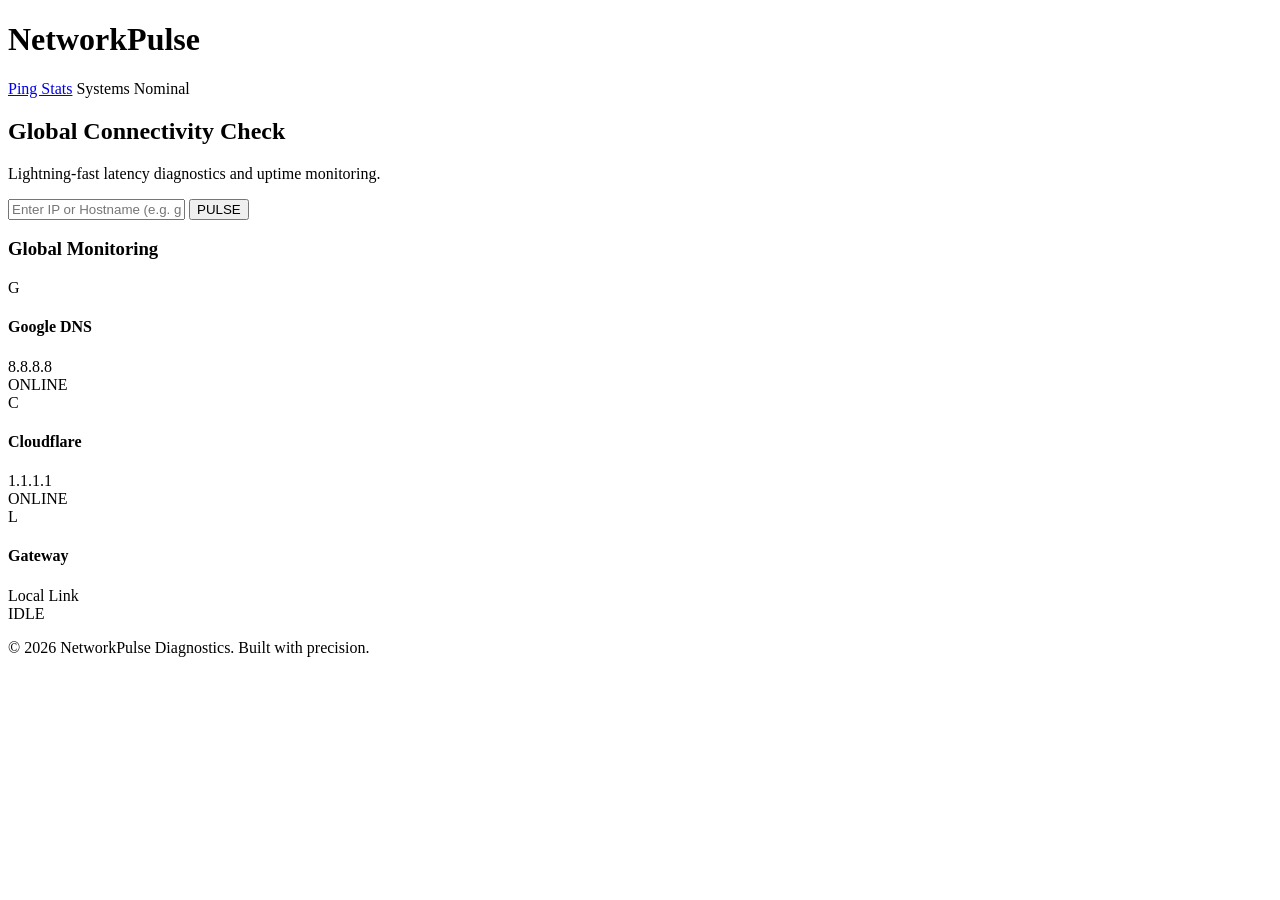
==== public/index.html @ 637a85e4 "Add hosted landing page" ====
<!DOCTYPE html>
<html lang="en">
<head>
    <meta charset="UTF-8">
    <meta name="viewport" content="width=device-width, initial-scale=1.0">
    <title>Network Pulse | Premium Network Diagnostics</title>
    <meta name="description" content="A beautiful and powerful network ping utility to monitor host availability and latency.">
    <link rel="stylesheet" href="index.css">
    <link rel="preconnect" href="https://fonts.googleapis.com">
    <link rel="preconnect" href="https://fonts.gstatic.com" crossorigin>
    <link href="https://fonts.googleapis.com/css2?family=Outfit:wght@300;400;600;800&display=swap" rel="stylesheet">
</head>
<body class="dark-theme">
    <div id="app">
        <header>
            <div class="logo">
                <span class="dot"></span>
                <h1>NetworkPulse</h1>
            </div>
            <nav>
                <a class="nav-link" href="stats.html">Ping Stats</a>
                <span class="status-badge" id="app-status">Systems Nominal</span>
            </nav>
        </header>

        <main>
            <section id="hero">
                <h2 class="animate-up">Global Connectivity Check</h2>
                <p class="subtitle animate-up delay-1">Lightning-fast latency diagnostics and uptime monitoring.</p>
                
                <div class="search-container animate-up delay-2">
                    <input type="text" id="target-input" placeholder="Enter IP or Hostname (e.g. google.com)" autocomplete="off">
                    <button id="ping-btn" class="pulse-btn">
                        <span>PULSE</span>
                        <div class="glow"></div>
                    </button>
                </div>
            </section>

            <section id="results-section">
                <div id="active-pings" class="results-grid">
                    <!-- Results will be injected here -->
                </div>
            </section>

            <section id="global-stats">
                <h3>Global Monitoring</h3>
                <div class="stats-grid">
                    <div class="stat-card" id="google-stat">
                        <div class="stat-header">
                            <span class="icon">G</span>
                            <h4>Google DNS</h4>
                        </div>
                        <div class="stat-value">8.8.8.8</div>
                        <div class="stat-indicator online">ONLINE</div>
                    </div>
                    <div class="stat-card" id="cloudflare-stat">
                        <div class="stat-header">
                            <span class="icon">C</span>
                            <h4>Cloudflare</h4>
                        </div>
                        <div class="stat-value">1.1.1.1</div>
                        <div class="stat-indicator online">ONLINE</div>
                    </div>
                    <div class="stat-card" id="local-stat">
                        <div class="stat-header">
                            <span class="icon">L</span>
                            <h4>Gateway</h4>
                        </div>
                        <div class="stat-value">Local Link</div>
                        <div class="stat-indicator unknown">IDLE</div>
                    </div>
                </div>
            </section>
        </main>

        <footer>
            <p>&copy; 2026 NetworkPulse Diagnostics. Built with precision.</p>
        </footer>
    </div>

    <script src="app.js"></script>
</body>
</html>
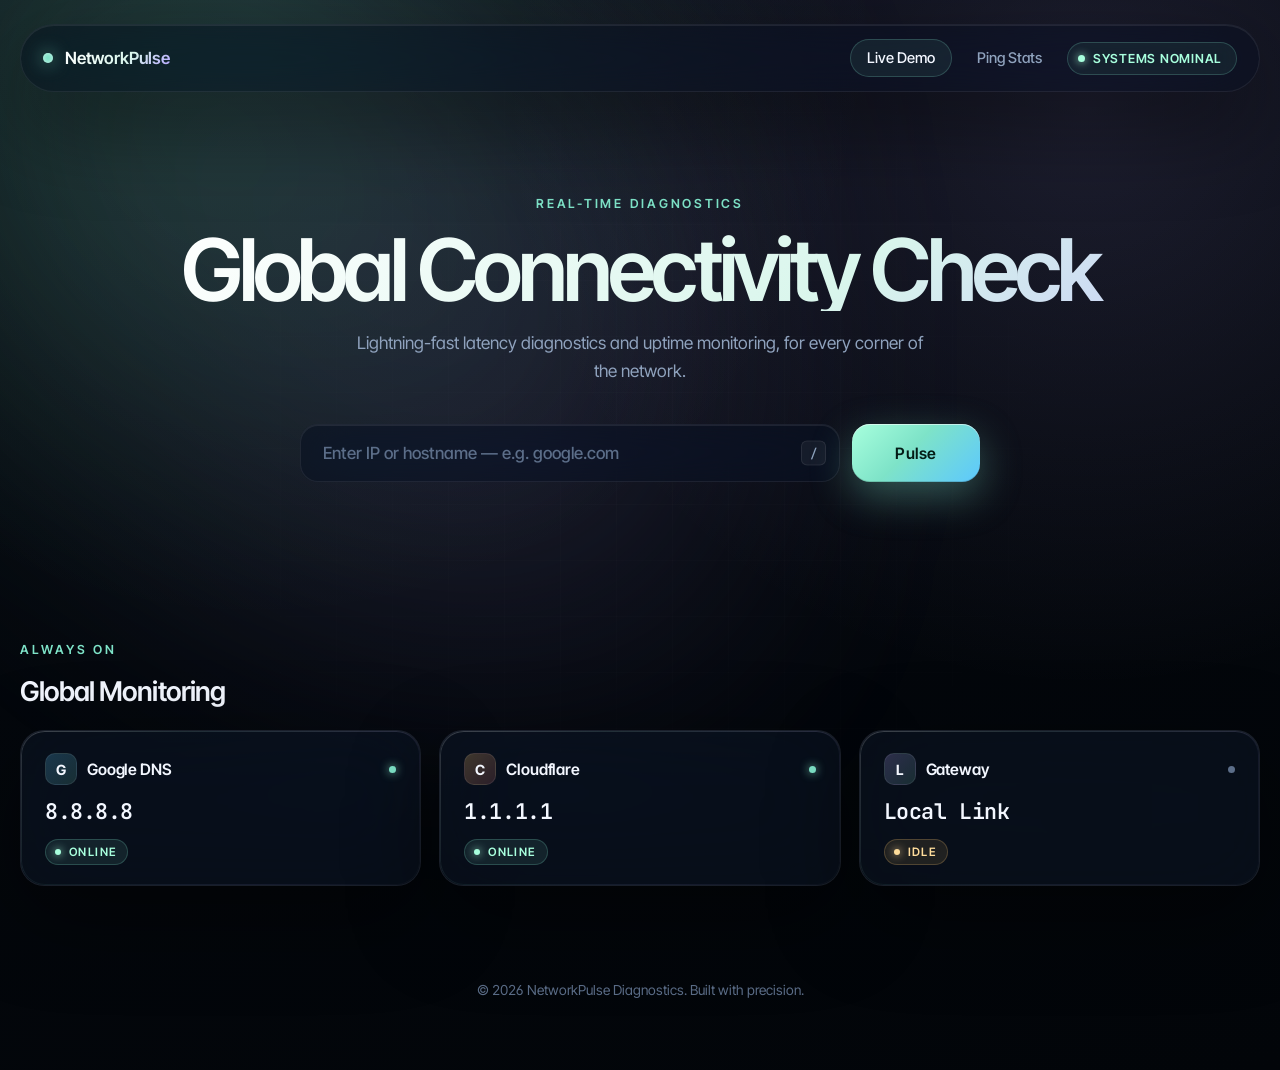
==== commit 3752a435: "Update Firebase config, email templates, and IP checks" ====
--- a/public/index.html
+++ b/public/index.html
@@ -8,31 +8,39 @@
     <link rel="stylesheet" href="index.css">
     <link rel="preconnect" href="https://fonts.googleapis.com">
     <link rel="preconnect" href="https://fonts.gstatic.com" crossorigin>
-    <link href="https://fonts.googleapis.com/css2?family=Outfit:wght@300;400;600;800&display=swap" rel="stylesheet">
+    <link href="https://fonts.googleapis.com/css2?family=Inter+Tight:wght@300;400;500;600;700&family=JetBrains+Mono:wght@400;500&display=swap" rel="stylesheet">
 </head>
 <body class="dark-theme">
     <div id="app">
-        <header>
-            <div class="logo">
+        <header class="topbar">
+            <a class="logo" href="index.html" aria-label="NetworkPulse home">
                 <span class="dot"></span>
                 <h1>NetworkPulse</h1>
-            </div>
-            <nav>
+            </a>
+            <nav aria-label="Primary">
+                <a class="nav-link" href="index.html" aria-current="page">Live Demo</a>
                 <a class="nav-link" href="stats.html">Ping Stats</a>
-                <span class="status-badge" id="app-status">Systems Nominal</span>
+                <span class="status-badge" id="app-status">
+                    <span class="status-dot"></span>
+                    <span class="status-label">Systems Nominal</span>
+                </span>
             </nav>
         </header>
 
         <main>
             <section id="hero">
-                <h2 class="animate-up">Global Connectivity Check</h2>
-                <p class="subtitle animate-up delay-1">Lightning-fast latency diagnostics and uptime monitoring.</p>
-                
-                <div class="search-container animate-up delay-2">
-                    <input type="text" id="target-input" placeholder="Enter IP or Hostname (e.g. google.com)" autocomplete="off">
-                    <button id="ping-btn" class="pulse-btn">
-                        <span>PULSE</span>
-                        <div class="glow"></div>
+                <p class="eyebrow animate-up">Real-time diagnostics</p>
+                <h2 class="animate-up delay-1">Global Connectivity Check</h2>
+                <p class="subtitle animate-up delay-2">Lightning-fast latency diagnostics and uptime monitoring, for every corner of the network.</p>
+
+                <div class="search-container animate-up delay-3">
+                    <div class="input-wrap">
+                        <input type="text" id="target-input" placeholder="Enter IP or hostname — e.g. google.com" autocomplete="off" spellcheck="false">
+                        <kbd class="kbd-hint" aria-hidden="true">/</kbd>
+                    </div>
+                    <button id="ping-btn" class="pulse-btn" type="button">
+                        <span class="btn-label">Pulse</span>
+                        <span class="btn-glow" aria-hidden="true"></span>
                     </button>
                 </div>
             </section>
@@ -44,31 +52,43 @@
             </section>
 
             <section id="global-stats">
-                <h3>Global Monitoring</h3>
+                <div class="section-head">
+                    <p class="eyebrow">Always on</p>
+                    <h3>Global Monitoring</h3>
+                </div>
                 <div class="stats-grid">
                     <div class="stat-card" id="google-stat">
                         <div class="stat-header">
-                            <span class="icon">G</span>
+                            <span class="icon" data-icon="google">G</span>
                             <h4>Google DNS</h4>
+                            <span class="live-dot" aria-hidden="true"></span>
                         </div>
                         <div class="stat-value">8.8.8.8</div>
-                        <div class="stat-indicator online">ONLINE</div>
+                        <div class="stat-indicator online">
+                            <span class="pip"></span>Online
+                        </div>
                     </div>
                     <div class="stat-card" id="cloudflare-stat">
                         <div class="stat-header">
-                            <span class="icon">C</span>
+                            <span class="icon" data-icon="cloudflare">C</span>
                             <h4>Cloudflare</h4>
+                            <span class="live-dot" aria-hidden="true"></span>
                         </div>
                         <div class="stat-value">1.1.1.1</div>
-                        <div class="stat-indicator online">ONLINE</div>
+                        <div class="stat-indicator online">
+                            <span class="pip"></span>Online
+                        </div>
                     </div>
                     <div class="stat-card" id="local-stat">
                         <div class="stat-header">
-                            <span class="icon">L</span>
+                            <span class="icon" data-icon="local">L</span>
                             <h4>Gateway</h4>
+                            <span class="live-dot idle" aria-hidden="true"></span>
                         </div>
                         <div class="stat-value">Local Link</div>
-                        <div class="stat-indicator unknown">IDLE</div>
+                        <div class="stat-indicator unknown">
+                            <span class="pip"></span>Idle
+                        </div>
                     </div>
                 </div>
             </section>
--- a/public/index.css
+++ b/public/index.css
@@ -0,0 +1,743 @@
+:root {
+    --bg-color: #05090f;
+    --bg-deep: #020509;
+    --panel-bg: rgba(14, 22, 38, 0.55);
+    --panel-strong: rgba(16, 28, 48, 0.88);
+    --border-color: rgba(255, 255, 255, 0.07);
+    --border-bright: rgba(255, 255, 255, 0.14);
+    --highlight: #7ee3c8;
+    --highlight-strong: #a8ffdd;
+    --accent-lavender: #b5a5ff;
+    --accent-cyan: #5cc8ff;
+    --warning: #ffc96d;
+    --danger: #ff7b7b;
+    --text-primary: #f3f7ff;
+    --text-secondary: #8fa2bd;
+    --text-tertiary: #5c6e89;
+    --shadow: 0 30px 90px rgba(0, 0, 0, 0.45);
+    --shadow-inset: inset 0 1px 0 rgba(255, 255, 255, 0.08);
+    --radius-lg: 40px;
+    --radius-md: 32px;
+    --radius-sm: 24px;
+    --radius-xs: 18px;
+    --spring: cubic-bezier(0.16, 1, 0.3, 1);
+}
+
+* {
+    box-sizing: border-box;
+    margin: 0;
+    padding: 0;
+    font-family: 'Inter Tight', 'Inter', -apple-system, BlinkMacSystemFont, 'Segoe UI', sans-serif;
+    font-feature-settings: "ss01", "cv11", "tnum";
+}
+
+html {
+    -webkit-font-smoothing: antialiased;
+    -moz-osx-font-smoothing: grayscale;
+    text-rendering: optimizeLegibility;
+}
+
+body {
+    min-height: 100vh;
+    color: var(--text-primary);
+    background:
+        radial-gradient(circle at 20% 0%, rgba(126, 227, 200, 0.10), transparent 42%),
+        radial-gradient(circle at 85% 10%, rgba(181, 165, 255, 0.14), transparent 40%),
+        linear-gradient(165deg, var(--bg-color) 0%, var(--bg-deep) 100%);
+    overflow-x: hidden;
+    position: relative;
+}
+
+body::before {
+    content: "";
+    position: fixed;
+    inset: 0;
+    pointer-events: none;
+    z-index: 0;
+    background-image:
+        linear-gradient(rgba(255, 255, 255, 0.014) 1px, transparent 1px),
+        linear-gradient(90deg, rgba(255, 255, 255, 0.014) 1px, transparent 1px);
+    background-size: 56px 56px;
+    mask-image: radial-gradient(circle at center, black, transparent 80%);
+    animation: gridDrift 40s linear infinite;
+}
+
+body::after {
+    content: "";
+    position: fixed;
+    top: -20%;
+    left: -10%;
+    width: 70vw;
+    height: 70vw;
+    pointer-events: none;
+    z-index: 0;
+    background:
+        radial-gradient(circle at 30% 30%, rgba(126, 227, 200, 0.28), transparent 55%),
+        radial-gradient(circle at 70% 60%, rgba(181, 165, 255, 0.24), transparent 60%);
+    filter: blur(120px);
+    opacity: 0.7;
+    animation: auroraDrift 22s ease-in-out infinite alternate;
+}
+
+@keyframes gridDrift {
+    from { background-position: 0 0, 0 0; }
+    to   { background-position: 56px 56px, 56px 56px; }
+}
+
+@keyframes auroraDrift {
+    0%   { transform: translate(0, 0) scale(1); }
+    50%  { transform: translate(8vw, 4vh) scale(1.08); }
+    100% { transform: translate(-4vw, 6vh) scale(0.96); }
+}
+
+/* ---------- App shell ---------- */
+#app {
+    position: relative;
+    z-index: 1;
+    display: flex;
+    flex-direction: column;
+    width: min(1240px, calc(100% - 32px));
+    margin: 0 auto;
+    padding: 24px 0 56px;
+}
+
+/* ---------- Topbar ---------- */
+.topbar {
+    display: flex;
+    justify-content: space-between;
+    align-items: center;
+    gap: 24px;
+    padding: 14px 22px;
+    border: 1px solid var(--border-color);
+    border-radius: 999px;
+    background: rgba(10, 16, 28, 0.55);
+    backdrop-filter: blur(28px) saturate(180%);
+    -webkit-backdrop-filter: blur(28px) saturate(180%);
+    box-shadow: var(--shadow), var(--shadow-inset);
+    animation: rise 0.9s var(--spring) backwards;
+    margin-bottom: 64px;
+}
+
+.logo {
+    display: inline-flex;
+    align-items: center;
+    gap: 12px;
+    text-decoration: none;
+    color: inherit;
+}
+
+.logo h1 {
+    font-size: 1.05rem;
+    font-weight: 600;
+    letter-spacing: -0.01em;
+    background: linear-gradient(135deg, #ffffff 0%, #d9f6ec 60%, #b5a5ff 100%);
+    -webkit-background-clip: text;
+    background-clip: text;
+    color: transparent;
+}
+
+.dot {
+    width: 10px;
+    height: 10px;
+    border-radius: 999px;
+    background: var(--highlight);
+    box-shadow: 0 0 18px rgba(126, 227, 200, 0.8), 0 0 4px rgba(255, 255, 255, 0.6) inset;
+    animation: pulse 2.4s ease-in-out infinite;
+}
+
+@keyframes pulse {
+    0%, 100% { box-shadow: 0 0 18px rgba(126, 227, 200, 0.8), 0 0 4px rgba(255, 255, 255, 0.6) inset; }
+    50%      { box-shadow: 0 0 28px rgba(126, 227, 200, 1),   0 0 4px rgba(255, 255, 255, 0.6) inset; }
+}
+
+nav {
+    display: flex;
+    align-items: center;
+    gap: 8px;
+}
+
+.nav-link {
+    padding: 9px 16px;
+    border-radius: 999px;
+    color: var(--text-secondary);
+    font-size: 0.92rem;
+    font-weight: 500;
+    text-decoration: none;
+    border: 1px solid transparent;
+    transition: background 0.25s var(--spring), color 0.25s var(--spring), border-color 0.25s var(--spring);
+}
+
+.nav-link:hover,
+.nav-link:focus-visible,
+.nav-link[aria-current="page"] {
+    color: var(--text-primary);
+    background: rgba(126, 227, 200, 0.08);
+    border-color: rgba(126, 227, 200, 0.22);
+    outline: none;
+}
+
+.status-badge {
+    display: inline-flex;
+    align-items: center;
+    gap: 8px;
+    padding: 8px 14px 8px 10px;
+    border: 1px solid rgba(126, 227, 200, 0.22);
+    background: rgba(126, 227, 200, 0.08);
+    color: var(--highlight-strong);
+    border-radius: 999px;
+    font-size: 0.78rem;
+    font-weight: 600;
+    letter-spacing: 0.06em;
+    text-transform: uppercase;
+    backdrop-filter: blur(12px);
+}
+
+.status-dot {
+    width: 7px;
+    height: 7px;
+    border-radius: 999px;
+    background: currentColor;
+    box-shadow: 0 0 8px currentColor;
+    animation: pulse 2s ease-in-out infinite;
+}
+
+/* ---------- Hero ---------- */
+#hero {
+    text-align: center;
+    margin-bottom: 72px;
+    padding: 40px 0 16px;
+}
+
+.eyebrow {
+    color: var(--highlight);
+    font-size: 0.78rem;
+    font-weight: 600;
+    letter-spacing: 0.22em;
+    text-transform: uppercase;
+    margin-bottom: 18px;
+}
+
+#hero h2 {
+    font-size: clamp(2.8rem, 7vw, 5.4rem);
+    font-weight: 600;
+    line-height: 0.95;
+    letter-spacing: -0.055em;
+    margin: 0 auto 18px;
+    max-width: 18ch;
+    background: linear-gradient(135deg,
+        #ffffff 0%,
+        #d9f6ec 32%,
+        #b5a5ff 68%,
+        #ffffff 100%);
+    background-size: 220% 220%;
+    -webkit-background-clip: text;
+    background-clip: text;
+    color: transparent;
+    animation: shimmer 12s ease-in-out infinite;
+}
+
+@keyframes shimmer {
+    0%, 100% { background-position: 0% 50%; }
+    50%      { background-position: 100% 50%; }
+}
+
+.subtitle {
+    font-size: 1.08rem;
+    color: var(--text-secondary);
+    margin: 0 auto 40px;
+    max-width: 58ch;
+    line-height: 1.6;
+}
+
+/* ---------- Search ---------- */
+.search-container {
+    position: relative;
+    max-width: 680px;
+    margin: 0 auto;
+    display: flex;
+    gap: 12px;
+}
+
+.input-wrap {
+    position: relative;
+    flex: 1;
+    display: flex;
+    align-items: center;
+}
+
+#target-input {
+    width: 100%;
+    background: rgba(10, 18, 32, 0.55);
+    border: 1px solid var(--border-color);
+    padding: 18px 60px 18px 22px;
+    border-radius: var(--radius-xs);
+    color: var(--text-primary);
+    font-size: 1.05rem;
+    font-weight: 500;
+    outline: none;
+    backdrop-filter: blur(24px) saturate(180%);
+    -webkit-backdrop-filter: blur(24px) saturate(180%);
+    box-shadow: var(--shadow-inset);
+    transition: border-color 0.3s var(--spring), box-shadow 0.3s var(--spring), background 0.3s var(--spring);
+}
+
+#target-input::placeholder {
+    color: var(--text-tertiary);
+}
+
+#target-input:focus {
+    border-color: rgba(126, 227, 200, 0.45);
+    background: rgba(14, 22, 38, 0.75);
+    box-shadow:
+        0 0 0 4px rgba(126, 227, 200, 0.10),
+        0 20px 60px rgba(0, 0, 0, 0.35),
+        var(--shadow-inset);
+}
+
+.kbd-hint {
+    position: absolute;
+    right: 14px;
+    top: 50%;
+    transform: translateY(-50%);
+    font-family: 'JetBrains Mono', 'SF Mono', Consolas, monospace;
+    font-size: 0.78rem;
+    font-weight: 500;
+    padding: 3px 8px;
+    color: var(--text-secondary);
+    background: rgba(255, 255, 255, 0.05);
+    border: 1px solid rgba(255, 255, 255, 0.08);
+    border-radius: 6px;
+    pointer-events: none;
+    transition: opacity 0.25s var(--spring), transform 0.25s var(--spring);
+}
+
+.input-wrap:focus-within .kbd-hint {
+    opacity: 0;
+    transform: translate(6px, -50%);
+}
+
+.pulse-btn {
+    position: relative;
+    overflow: hidden;
+    border: 0;
+    padding: 0 30px;
+    min-width: 128px;
+    border-radius: var(--radius-xs);
+    color: #041c16;
+    font-size: 0.98rem;
+    font-weight: 600;
+    letter-spacing: 0.02em;
+    cursor: pointer;
+    background: linear-gradient(135deg, #a8ffdd 0%, #7ee3c8 45%, #5cc8ff 100%);
+    box-shadow:
+        0 14px 40px rgba(126, 227, 200, 0.35),
+        inset 0 1px 0 rgba(255, 255, 255, 0.55),
+        inset 0 -1px 0 rgba(0, 0, 0, 0.15);
+    transition: transform 0.3s var(--spring), box-shadow 0.3s var(--spring), filter 0.3s var(--spring);
+}
+
+.pulse-btn:hover {
+    transform: translateY(-2px);
+    filter: brightness(1.05);
+    box-shadow:
+        0 20px 60px rgba(126, 227, 200, 0.55),
+        inset 0 1px 0 rgba(255, 255, 255, 0.55),
+        inset 0 -1px 0 rgba(0, 0, 0, 0.15);
+}
+
+.pulse-btn:active {
+    transform: translateY(0);
+}
+
+.btn-label {
+    position: relative;
+    z-index: 2;
+}
+
+.btn-glow {
+    position: absolute;
+    inset: -2px;
+    background: radial-gradient(circle at var(--x, 50%) var(--y, 50%), rgba(255, 255, 255, 0.6) 0%, transparent 45%);
+    opacity: 0;
+    transition: opacity 0.4s var(--spring);
+    pointer-events: none;
+}
+
+.pulse-btn:hover .btn-glow {
+    opacity: 0.5;
+}
+
+.pulse-btn.firing::after {
+    content: "";
+    position: absolute;
+    left: 50%;
+    top: 50%;
+    width: 12px;
+    height: 12px;
+    border-radius: 999px;
+    background: rgba(255, 255, 255, 0.55);
+    transform: translate(-50%, -50%);
+    animation: ripple 0.7s ease-out forwards;
+    pointer-events: none;
+}
+
+@keyframes ripple {
+    to { width: 420px; height: 420px; opacity: 0; }
+}
+
+/* ---------- Shared glass surface ---------- */
+.result-card,
+.stat-card {
+    position: relative;
+    border: 1px solid var(--border-color);
+    background: var(--panel-bg);
+    backdrop-filter: blur(40px) saturate(180%);
+    -webkit-backdrop-filter: blur(40px) saturate(180%);
+    box-shadow: var(--shadow), var(--shadow-inset);
+    transition: transform 0.4s var(--spring), box-shadow 0.4s var(--spring), border-color 0.3s var(--spring);
+}
+
+.result-card::before,
+.stat-card::before {
+    content: "";
+    position: absolute;
+    inset: 0;
+    border-radius: inherit;
+    padding: 1px;
+    background: linear-gradient(135deg,
+        rgba(255, 255, 255, 0.18) 0%,
+        rgba(126, 227, 200, 0.08) 30%,
+        rgba(181, 165, 255, 0.10) 70%,
+        rgba(255, 255, 255, 0.02) 100%);
+    -webkit-mask: linear-gradient(#000 0 0) content-box, linear-gradient(#000 0 0);
+    mask: linear-gradient(#000 0 0) content-box, linear-gradient(#000 0 0);
+    -webkit-mask-composite: xor;
+    mask-composite: exclude;
+    pointer-events: none;
+    opacity: 0.9;
+}
+
+/* ---------- Results ---------- */
+.results-grid {
+    display: grid;
+    grid-template-columns: repeat(auto-fill, minmax(300px, 1fr));
+    gap: 20px;
+    margin-bottom: 72px;
+}
+
+.result-card {
+    padding: 24px 26px 22px;
+    border-radius: var(--radius-sm);
+    animation: rise 0.8s var(--spring) backwards;
+}
+
+.result-header {
+    display: flex;
+    justify-content: space-between;
+    align-items: center;
+    margin-bottom: 18px;
+    gap: 12px;
+}
+
+.result-host {
+    font-weight: 600;
+    font-size: 1.02rem;
+    letter-spacing: -0.01em;
+    word-break: break-all;
+}
+
+.close-btn {
+    width: 28px;
+    height: 28px;
+    display: inline-flex;
+    align-items: center;
+    justify-content: center;
+    border-radius: 999px;
+    color: var(--text-tertiary);
+    font-size: 1.1rem;
+    cursor: pointer;
+    flex-shrink: 0;
+    transition: background 0.2s var(--spring), color 0.2s var(--spring);
+}
+
+.close-btn:hover {
+    background: rgba(255, 123, 123, 0.1);
+    color: var(--danger);
+}
+
+.latency-display {
+    text-align: center;
+    margin: 14px 0 18px;
+}
+
+.latency-value {
+    font-size: 2.8rem;
+    font-weight: 600;
+    letter-spacing: -0.05em;
+    color: var(--highlight-strong);
+    font-variant-numeric: tabular-nums;
+    line-height: 1;
+    transition: color 0.3s var(--spring);
+}
+
+.latency-unit {
+    display: block;
+    font-size: 0.72rem;
+    font-weight: 600;
+    letter-spacing: 0.18em;
+    text-transform: uppercase;
+    color: var(--text-tertiary);
+    margin-top: 8px;
+}
+
+.result-footer {
+    display: flex;
+    justify-content: space-between;
+    font-size: 0.82rem;
+    color: var(--text-secondary);
+    padding-top: 14px;
+    border-top: 1px solid rgba(255, 255, 255, 0.04);
+    font-variant-numeric: tabular-nums;
+}
+
+/* ---------- Global stats ---------- */
+#global-stats {
+    margin-bottom: 32px;
+}
+
+.section-head {
+    margin-bottom: 22px;
+}
+
+#global-stats h3 {
+    font-size: 1.7rem;
+    font-weight: 600;
+    letter-spacing: -0.035em;
+    margin-top: 8px;
+}
+
+.stats-grid {
+    display: grid;
+    grid-template-columns: repeat(auto-fit, minmax(240px, 1fr));
+    gap: 18px;
+}
+
+.stat-card {
+    padding: 22px 24px 20px;
+    border-radius: var(--radius-sm);
+    animation: rise 0.85s var(--spring) backwards;
+}
+
+.stat-card:nth-child(1) { animation-delay: 0.1s; }
+.stat-card:nth-child(2) { animation-delay: 0.2s; }
+.stat-card:nth-child(3) { animation-delay: 0.3s; }
+
+.stat-card:hover {
+    transform: translateY(-3px);
+    border-color: var(--border-bright);
+    box-shadow:
+        0 40px 110px rgba(0, 0, 0, 0.5),
+        0 0 0 1px rgba(126, 227, 200, 0.08),
+        var(--shadow-inset);
+}
+
+.stat-header {
+    display: flex;
+    align-items: center;
+    gap: 10px;
+    margin-bottom: 12px;
+}
+
+.stat-header h4 {
+    font-size: 0.98rem;
+    font-weight: 600;
+    letter-spacing: -0.01em;
+    flex: 1;
+}
+
+.icon {
+    width: 32px;
+    height: 32px;
+    display: inline-flex;
+    align-items: center;
+    justify-content: center;
+    border-radius: 10px;
+    font-weight: 700;
+    font-size: 0.88rem;
+    color: var(--text-primary);
+    background: linear-gradient(135deg, rgba(126, 227, 200, 0.15), rgba(181, 165, 255, 0.15));
+    border: 1px solid rgba(255, 255, 255, 0.08);
+}
+
+.icon[data-icon="google"]     { background: linear-gradient(135deg, rgba(92, 200, 255, 0.22), rgba(126, 227, 200, 0.15)); }
+.icon[data-icon="cloudflare"] { background: linear-gradient(135deg, rgba(255, 201, 109, 0.22), rgba(255, 123, 123, 0.15)); }
+.icon[data-icon="local"]      { background: linear-gradient(135deg, rgba(181, 165, 255, 0.22), rgba(126, 227, 200, 0.15)); }
+
+.live-dot {
+    width: 7px;
+    height: 7px;
+    border-radius: 999px;
+    background: var(--highlight);
+    box-shadow: 0 0 10px var(--highlight);
+    animation: liveDot 2s ease-in-out infinite;
+}
+
+.live-dot.idle {
+    background: var(--text-tertiary);
+    box-shadow: none;
+    animation: none;
+}
+
+@keyframes liveDot {
+    0%, 100% { transform: scale(1); opacity: 1; }
+    50%      { transform: scale(1.4); opacity: 0.6; }
+}
+
+.stat-value {
+    font-size: 1.35rem;
+    font-weight: 600;
+    letter-spacing: -0.02em;
+    font-variant-numeric: tabular-nums;
+    margin: 4px 0 14px;
+    font-family: 'JetBrains Mono', 'SF Mono', Consolas, monospace;
+}
+
+.stat-indicator {
+    display: inline-flex;
+    align-items: center;
+    gap: 8px;
+    font-size: 0.72rem;
+    font-weight: 600;
+    letter-spacing: 0.12em;
+    text-transform: uppercase;
+    padding: 5px 10px 5px 9px;
+    border-radius: 999px;
+    border: 1px solid transparent;
+}
+
+.stat-indicator .pip {
+    width: 6px;
+    height: 6px;
+    border-radius: 999px;
+    background: currentColor;
+    box-shadow: 0 0 8px currentColor;
+}
+
+.stat-indicator.online {
+    color: var(--highlight-strong);
+    background: rgba(126, 227, 200, 0.10);
+    border-color: rgba(126, 227, 200, 0.22);
+}
+
+.stat-indicator.offline {
+    color: #ffc1c1;
+    background: rgba(255, 123, 123, 0.10);
+    border-color: rgba(255, 123, 123, 0.22);
+}
+
+.stat-indicator.unknown {
+    color: #ffdd9b;
+    background: rgba(255, 201, 109, 0.10);
+    border-color: rgba(255, 201, 109, 0.22);
+}
+
+/* ---------- Footer ---------- */
+footer {
+    padding: 64px 0 16px;
+    text-align: center;
+    color: var(--text-tertiary);
+    font-size: 0.86rem;
+}
+
+/* ---------- Animations ---------- */
+@keyframes rise {
+    from {
+        opacity: 0;
+        transform: translateY(24px);
+        filter: blur(8px);
+    }
+    to {
+        opacity: 1;
+        transform: translateY(0);
+        filter: blur(0);
+    }
+}
+
+@keyframes fadeIn {
+    from { opacity: 0; transform: translateY(16px); }
+    to   { opacity: 1; transform: translateY(0); }
+}
+
+.animate-up {
+    animation: rise 0.9s var(--spring) backwards;
+}
+
+.delay-1 { animation-delay: 0.1s; }
+.delay-2 { animation-delay: 0.2s; }
+.delay-3 { animation-delay: 0.3s; }
+
+/* ---------- Focus rings ---------- */
+a:focus-visible,
+button:focus-visible,
+input:focus-visible {
+    outline: 2px solid rgba(126, 227, 200, 0.55);
+    outline-offset: 3px;
+}
+
+/* ---------- Responsive ---------- */
+@media (max-width: 860px) {
+    .topbar {
+        flex-direction: column;
+        gap: 14px;
+        border-radius: var(--radius-sm);
+        padding: 16px 18px;
+        margin-bottom: 40px;
+    }
+
+    nav {
+        flex-wrap: wrap;
+        justify-content: center;
+    }
+}
+
+@media (max-width: 640px) {
+    #app {
+        padding-top: 16px;
+    }
+
+    #hero {
+        margin-bottom: 48px;
+        padding-top: 16px;
+    }
+
+    .search-container {
+        flex-direction: column;
+    }
+
+    .pulse-btn {
+        padding: 16px 30px;
+    }
+
+    .results-grid {
+        grid-template-columns: 1fr;
+    }
+}
+
+/* ---------- Reduced motion ---------- */
+@media (prefers-reduced-motion: reduce) {
+    *,
+    *::before,
+    *::after {
+        animation-duration: 0.001ms !important;
+        animation-iteration-count: 1 !important;
+        transition-duration: 0.001ms !important;
+    }
+
+    body::after,
+    .dot,
+    .status-dot,
+    .live-dot,
+    #hero h2 {
+        animation: none;
+    }
+}
